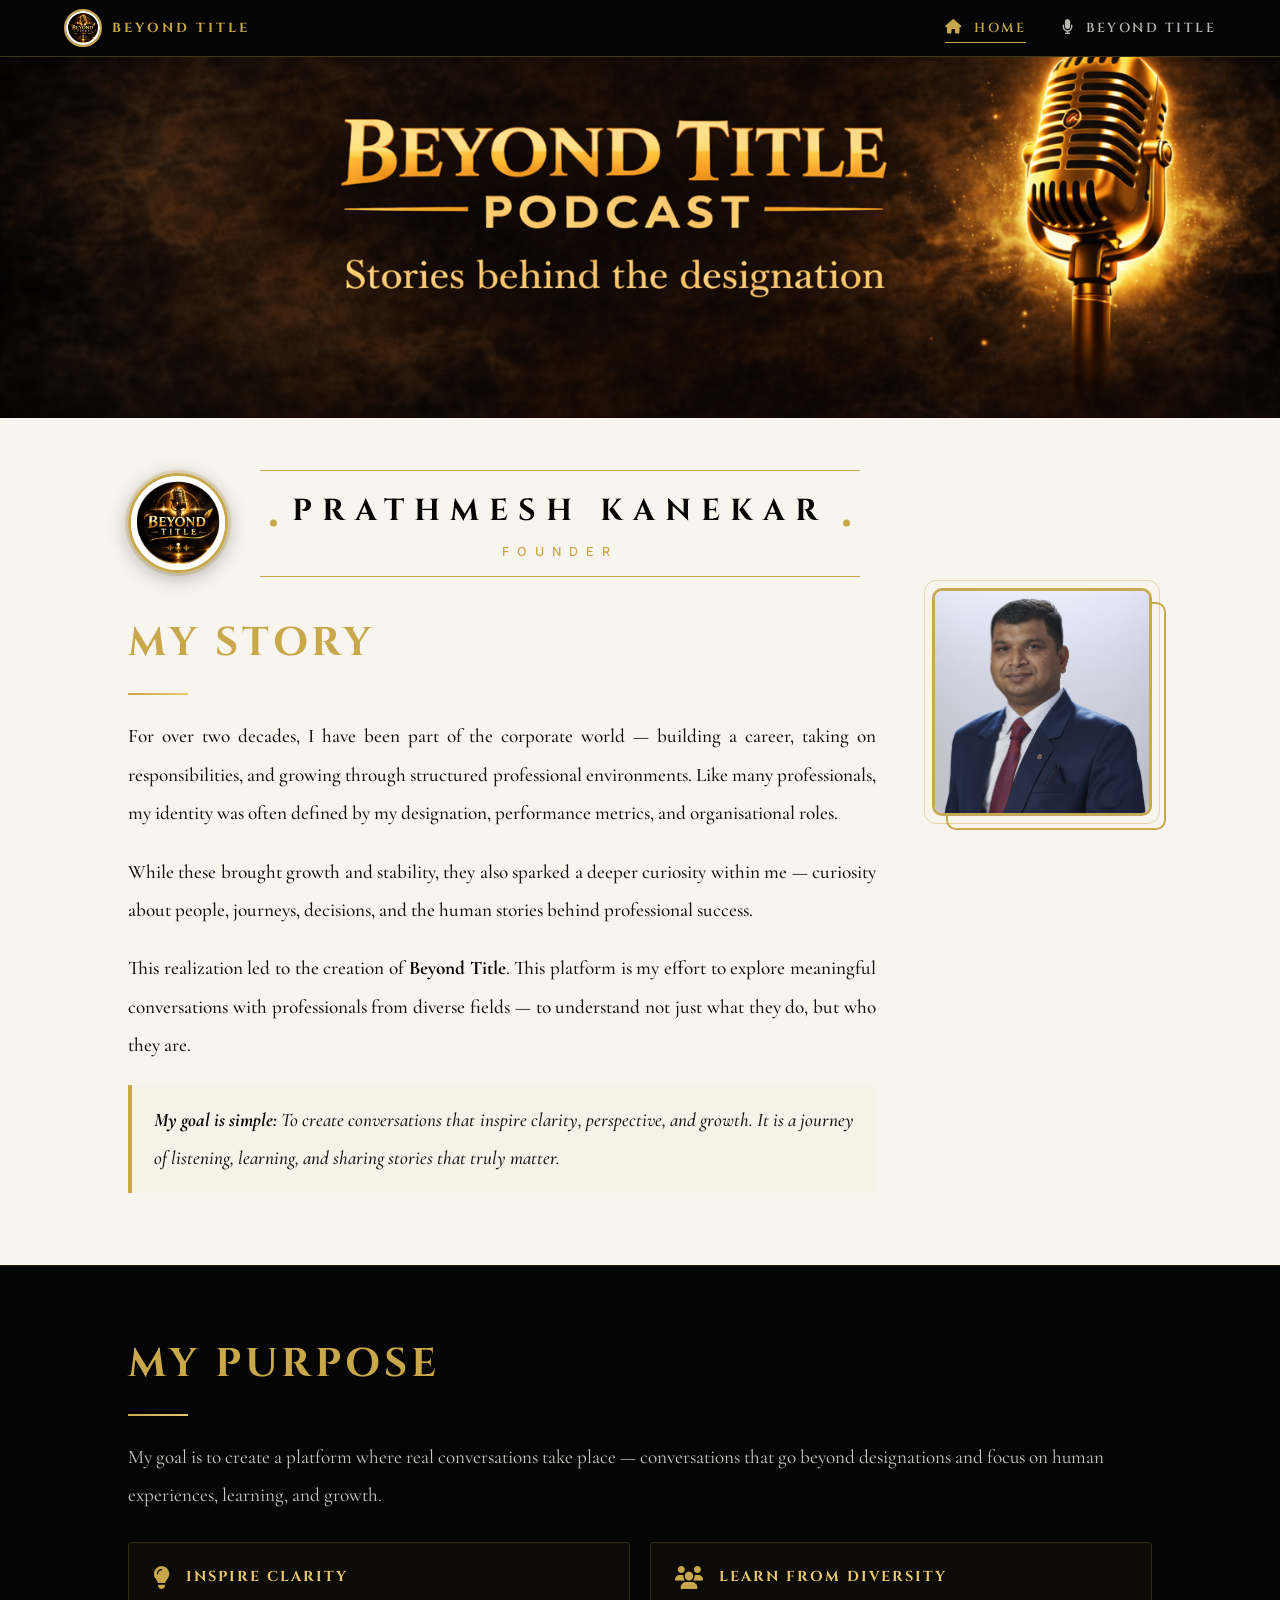
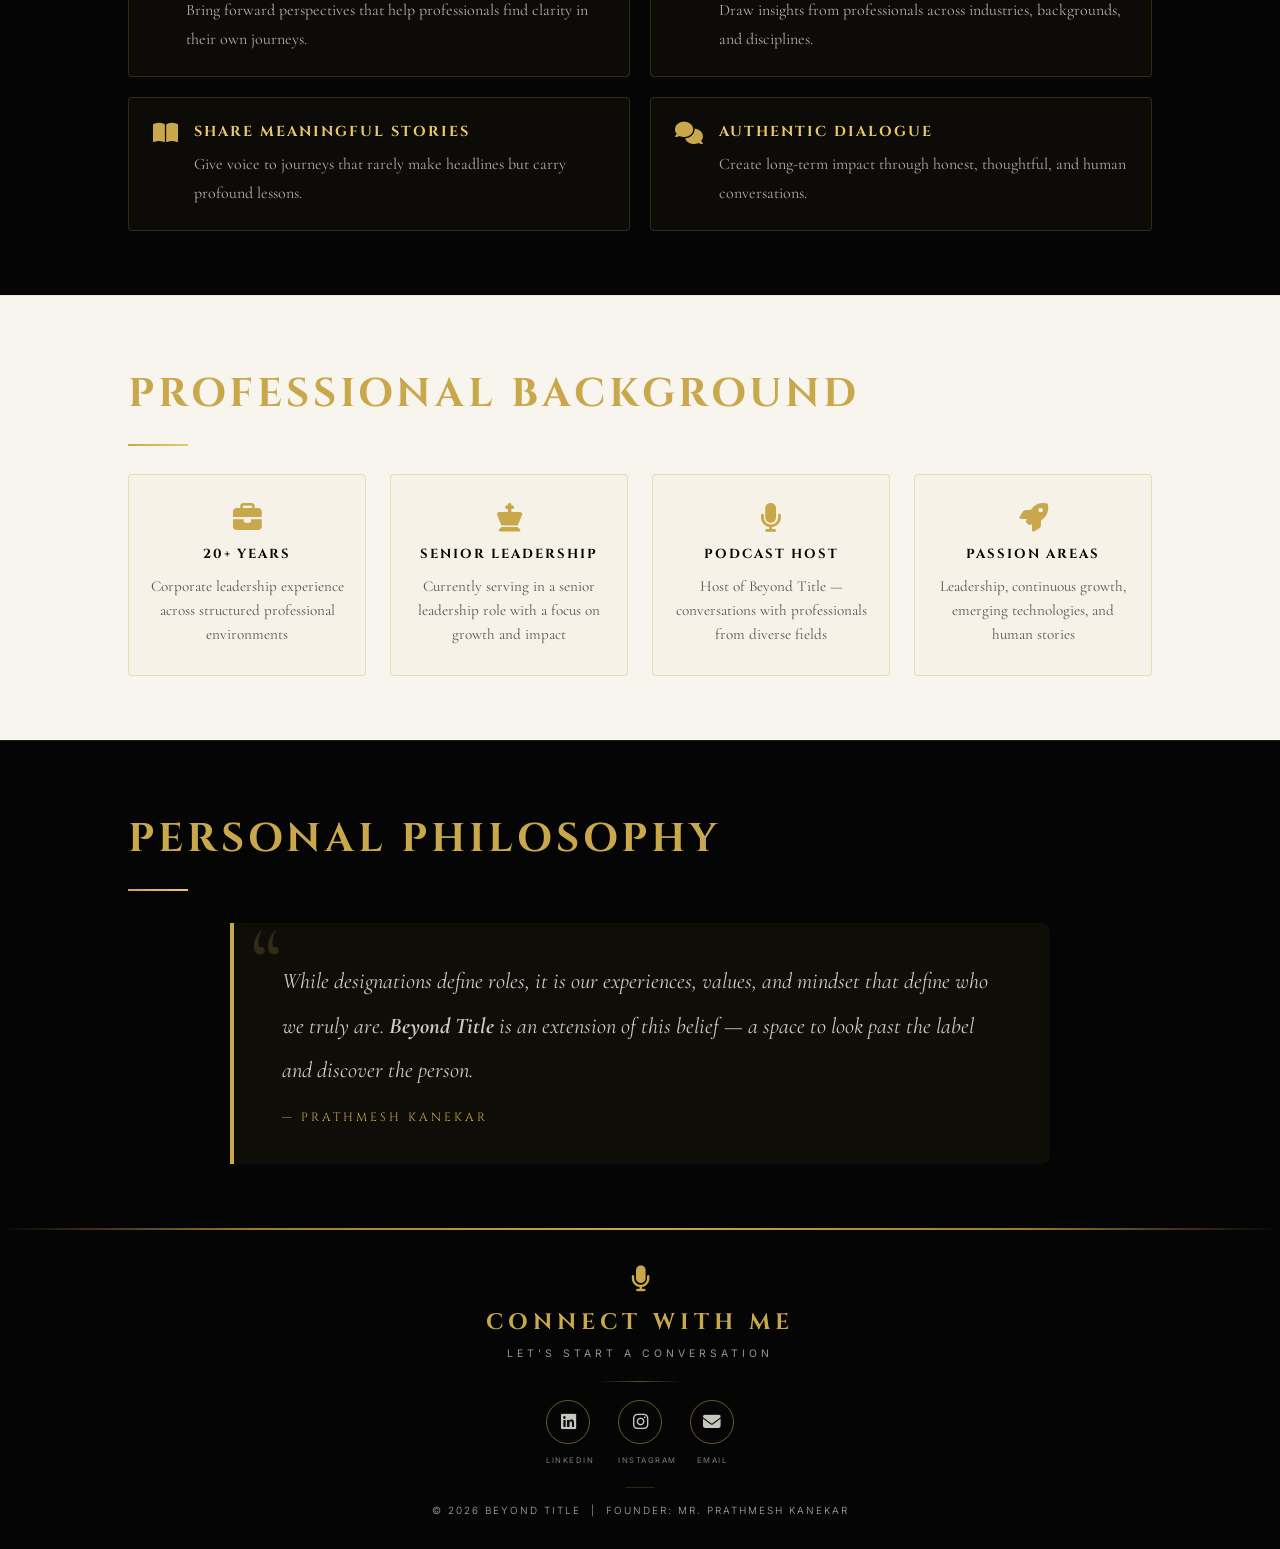
==== index.html @ 8c04ebf5 "Add files via upload" ====
<!DOCTYPE html>
<html lang="en">
<head>
<meta charset="UTF-8">
<meta name="viewport" content="width=device-width, initial-scale=1.0">
<title>Prathmesh Kanekar | Beyond Title</title>
<link rel="stylesheet" href="style.css">
<link href="https://fonts.googleapis.com/css2?family=Cinzel:wght@400;600;700;900&family=Cormorant+Garamond:ital,wght@0,300;0,400;0,600;1,300;1,400&family=Inter:wght@300;400;500;600&display=swap" rel="stylesheet">
<link rel="stylesheet" href="https://cdnjs.cloudflare.com/ajax/libs/font-awesome/6.4.2/css/all.min.css">
</head>
<body>
<div id="navTrigger" style="position:fixed;top:0;left:0;right:0;height:24px;z-index:1001;"></div>
<nav class="navbar" id="navbar">
  <div class="nav-container">
    <a href="index.html" class="nav-logo">
      <img src="Logo.png.png" alt="Beyond Title" class="nav-logo-img">
      <span class="nav-logo-text">BEYOND TITLE</span>
    </a>
    <div class="nav-toggle" id="navToggle"><span></span><span></span><span></span></div>
    <ul class="nav-links" id="navLinks">
      <li><a href="index.html" class="active"><i class="fas fa-home"></i> HOME</a></li>
      <li><a href="podcast.html"><i class="fas fa-microphone"></i> BEYOND TITLE</a></li>
    </ul>
  </div>
</nav>

<div class="hero-section" id="heroSection">
  <img src="Banner.png.png" alt="Beyond Title Podcast Banner" class="hero-banner-img">
</div>
<div class="below-hero-name"></div>

<main class="content-wrapper">
  <section class="story-grid">
    <div class="story-text">
      <div class="founder-name-block">
        <img src="Logo.png.png" alt="Logo" class="founder-logo">
        <span class="name-line"></span>
        <span class="founder-name-text">PRATHMESH KANEKAR<span class="founder-label">FOUNDER</span></span>
        <span class="name-line right"></span>
      </div>
      <h2 class="section-heading">MY STORY</h2>
      <hr class="gold-line">
      <p class="reveal">For over two decades, I have been part of the corporate world — building a career, taking on responsibilities, and growing through structured professional environments. Like many professionals, my identity was often defined by my designation, performance metrics, and organisational roles.</p>
      <p class="reveal">While these brought growth and stability, they also sparked a deeper curiosity within me — curiosity about people, journeys, decisions, and the human stories behind professional success.</p>
      <p class="reveal">This realization led to the creation of <strong>Beyond Title</strong>. This platform is my effort to explore meaningful conversations with professionals from diverse fields — to understand not just what they do, but who they are.</p>
      <p class="reveal highlight-para"><strong>My goal is simple:</strong> To create conversations that inspire clarity, perspective, and growth. It is a journey of listening, learning, and sharing stories that truly matter.</p>
    </div>
    <div class="story-image-box">
      <div class="profile-photo-wrapper">
        <img src="Personal_Photo.jpg.jpg" alt="Prathmesh Kanekar" class="profile-photo">
      </div>
    </div>
  </section>
</main>

<section class="full-section dark">
  <div class="full-section-inner">
    <h2 class="section-heading reveal">MY PURPOSE</h2>
    <hr class="gold-line reveal">
    <p class="reveal" style="font-size:clamp(1.05rem,1.5vw,1.25rem);line-height:2;margin-bottom:8px;">My goal is to create a platform where real conversations take place — conversations that go beyond designations and focus on human experiences, learning, and growth.</p>
    <div class="purpose-grid">
      <div class="purpose-item reveal"><i class="fas fa-lightbulb purpose-icon"></i><div><h4>INSPIRE CLARITY</h4><p>Bring forward perspectives that help professionals find clarity in their own journeys.</p></div></div>
      <div class="purpose-item reveal"><i class="fas fa-users purpose-icon"></i><div><h4>LEARN FROM DIVERSITY</h4><p>Draw insights from professionals across industries, backgrounds, and disciplines.</p></div></div>
      <div class="purpose-item reveal"><i class="fas fa-book-open purpose-icon"></i><div><h4>SHARE MEANINGFUL STORIES</h4><p>Give voice to journeys that rarely make headlines but carry profound lessons.</p></div></div>
      <div class="purpose-item reveal"><i class="fas fa-comments purpose-icon"></i><div><h4>AUTHENTIC DIALOGUE</h4><p>Create long-term impact through honest, thoughtful, and human conversations.</p></div></div>
    </div>
  </div>
</section>

<section class="full-section">
  <div class="full-section-inner">
    <h2 class="section-heading reveal">PROFESSIONAL BACKGROUND</h2>
    <hr class="gold-line reveal">
    <div class="bg-grid">
      <div class="bg-card reveal"><i class="fas fa-briefcase"></i><h4>20+ YEARS</h4><p>Corporate leadership experience across structured professional environments</p></div>
      <div class="bg-card reveal"><i class="fas fa-chess-king"></i><h4>SENIOR LEADERSHIP</h4><p>Currently serving in a senior leadership role with a focus on growth and impact</p></div>
      <div class="bg-card reveal"><i class="fas fa-microphone"></i><h4>PODCAST HOST</h4><p>Host of Beyond Title — conversations with professionals from diverse fields</p></div>
      <div class="bg-card reveal"><i class="fas fa-rocket"></i><h4>PASSION AREAS</h4><p>Leadership, continuous growth, emerging technologies, and human stories</p></div>
    </div>
  </div>
</section>

<section class="full-section dark">
  <div class="full-section-inner">
    <h2 class="section-heading reveal">PERSONAL PHILOSOPHY</h2>
    <hr class="gold-line reveal">
    <div class="philosophy-quote reveal">
      <p>While designations define roles, it is our experiences, values, and mindset that define who we truly are. <strong>Beyond Title</strong> is an extension of this belief — a space to look past the label and discover the person.</p>
      <cite>— PRATHMESH KANEKAR</cite>
    </div>
  </div>
</section>

<footer class="footer-section">
  <div class="footer-content">
    <i class="fas fa-microphone footer-mic"></i>
    <h2 class="footer-title">CONNECT WITH ME</h2>
    <p class="footer-subtitle">LET'S START A CONVERSATION</p>
    <div class="footer-rule"></div>
    <div class="social-icons">
      <a href="https://www.linkedin.com/company/beyondtitlewithprathmesh/" target="_blank"><i class="fab fa-linkedin"></i></a>
      <a href="https://www.instagram.com/beyondtitlewithprathmesh/" target="_blank"><i class="fab fa-instagram"></i></a>
      <a href="mailto:prathmesh@prathmeshkanekar.com"><i class="fas fa-envelope"></i></a>
    </div>
    <div class="social-label"><span>LINKEDIN</span><span>INSTAGRAM</span><span>EMAIL</span></div>
    <div class="footer-divider"></div>
    <p class="copyright">&copy; 2026 BEYOND TITLE &nbsp;|&nbsp; FOUNDER: MR. PRATHMESH KANEKAR</p>
  </div>
</footer>

<script>
var navbar=document.getElementById('navbar'),trigger=document.getElementById('navTrigger'),hero=document.getElementById('heroSection'),timer;
function showNav(){clearTimeout(timer);navbar.classList.add('visible');}
function hideNav(){timer=setTimeout(function(){navbar.classList.remove('visible');},400);}
trigger.addEventListener('mouseenter',showNav);trigger.addEventListener('mouseleave',hideNav);
navbar.addEventListener('mouseenter',showNav);navbar.addEventListener('mouseleave',hideNav);
hero.addEventListener('mouseenter',showNav);hero.addEventListener('mouseleave',hideNav);
function checkMobile(){if(window.innerWidth<=768)navbar.classList.add('visible');}
checkMobile();window.addEventListener('resize',checkMobile);
var toggle=document.getElementById('navToggle'),links=document.getElementById('navLinks');
toggle.addEventListener('click',function(){toggle.classList.toggle('open');links.classList.toggle('open');});
links.querySelectorAll('a').forEach(function(a){a.addEventListener('click',function(){toggle.classList.remove('open');links.classList.remove('open');});});
var obs=new IntersectionObserver(function(entries){entries.forEach(function(e,i){if(e.isIntersecting){e.target.style.transitionDelay=(i*0.1)+'s';e.target.classList.add('visible');obs.unobserve(e.target);}});},{threshold:0.1});
document.querySelectorAll('.reveal').forEach(function(el){obs.observe(el);});
</script>
</body>
</html>
---- style.css ----
@import url('https://fonts.googleapis.com/css2?family=Cinzel:wght@400;600;700;900&family=Cormorant+Garamond:ital,wght@0,300;0,400;0,600;1,300;1,400&family=Inter:wght@300;400;500;600&display=swap');
:root{--gold:#c9a84c;--gold-light:#e8c96d;--gold-dark:#a07830;--black:#050505;--white:#f8f5ef;--grey:#888;--transition:0.4s cubic-bezier(0.25,0.46,0.45,0.94);}
*,*::before,*::after{margin:0;padding:0;box-sizing:border-box;}
html{scroll-behavior:smooth;}
body{font-family:'Cormorant Garamond',Georgia,serif;background-color:var(--white);color:var(--black);line-height:1.7;overflow-x:hidden;}
::-webkit-scrollbar{width:5px;}
::-webkit-scrollbar-track{background:var(--black);}
::-webkit-scrollbar-thumb{background:var(--gold);border-radius:10px;}
@keyframes fadeUp{from{opacity:0;transform:translateY(30px)}to{opacity:1;transform:translateY(0)}}
@keyframes fadeIn{from{opacity:0}to{opacity:1}}
@keyframes slideInLeft{from{opacity:0;transform:translateX(-40px)}to{opacity:1;transform:translateX(0)}}
@keyframes slideInRight{from{opacity:0;transform:translateX(40px)}to{opacity:1;transform:translateX(0)}}
@keyframes lineExpand{from{width:0}to{width:60px}}
@keyframes shimmer{0%{background-position:-200% center}100%{background-position:200% center}}
@keyframes float{0%,100%{transform:translateY(0)}50%{transform:translateY(-10px)}}
.navbar{background:var(--black);padding:0 5%;border-bottom:1px solid rgba(201,168,76,0.3);position:fixed;top:0;left:0;right:0;z-index:1000;transform:translateY(-100%);transition:transform 0.35s cubic-bezier(0.25,0.46,0.45,0.94);}
.navbar.visible{transform:translateY(0);}
.nav-container{display:flex;justify-content:space-between;align-items:center;max-width:1400px;margin:auto;height:56px;}
.nav-logo{display:flex;align-items:center;gap:10px;text-decoration:none;flex-shrink:0;}
.nav-logo-img{width:38px;height:38px;border-radius:50%;border:2px solid var(--gold);object-fit:cover;}
.nav-logo-text{font-family:'Cinzel',serif;font-size:0.82rem;font-weight:700;letter-spacing:3px;color:var(--gold);}
.nav-links{list-style:none;display:flex;gap:36px;align-items:center;}
.nav-links a{color:rgba(248,245,239,0.75);text-decoration:none;font-family:'Cinzel',serif;font-size:0.82rem;font-weight:600;letter-spacing:2.5px;transition:var(--transition);position:relative;padding:4px 0;}
.nav-links a i{font-size:0.9rem;margin-right:5px;}
.nav-links a::after{content:'';position:absolute;bottom:-2px;left:0;width:0;height:1px;background:var(--gold);transition:var(--transition);}
.nav-links a:hover,.nav-links a.active{color:var(--gold)!important;}
.nav-links a:hover::after,.nav-links a.active::after{width:100%;}
.nav-toggle{display:none;flex-direction:column;cursor:pointer;gap:5px;padding:5px;}
.nav-toggle span{display:block;width:25px;height:2px;background:var(--gold);border-radius:2px;transition:var(--transition);}
.nav-toggle.open span:nth-child(1){transform:rotate(45deg) translate(5px,5px);}
.nav-toggle.open span:nth-child(2){opacity:0;}
.nav-toggle.open span:nth-child(3){transform:rotate(-45deg) translate(5px,-5px);}
.hero-section{position:relative;width:100%;line-height:0;font-size:0;background:var(--black);}
.hero-banner-img{width:100%;height:auto;display:block;}
.below-hero-name{background:var(--white);padding:0;}
.content-wrapper{padding:clamp(32px,4vw,56px) clamp(5%,10%,12%);}
.story-grid{display:grid;grid-template-columns:1.3fr 1fr;align-items:start;gap:56px;max-width:1200px;margin:auto;}
.story-text{grid-column:1;grid-row:1;animation:slideInLeft 0.9s ease 0.2s both;}
.story-image-box{grid-column:2;grid-row:1;display:flex;justify-content:center;align-items:flex-start;padding-top:118px;animation:slideInRight 0.9s ease 0.4s both;}
.founder-name-block{width:100%;margin:0 0 32px 0;display:flex;align-items:center;gap:16px;}
.founder-logo{width:100px;height:100px;border-radius:50%;border:3px solid var(--gold);object-fit:cover;display:block;flex-shrink:0;box-shadow:0 4px 20px rgba(0,0,0,0.3),0 0 0 3px rgba(201,168,76,0.25);}
.founder-name-block .name-line{height:1px;flex:1;background:linear-gradient(to right,transparent,rgba(201,168,76,0.5));}
.founder-name-block .name-line.right{background:linear-gradient(to left,transparent,rgba(201,168,76,0.5));}
.founder-name-text{font-family:'Cinzel',serif;font-size:clamp(1.2rem,2.8vw,1.9rem);font-weight:700;letter-spacing:10px;color:var(--black);position:relative;padding:14px 32px;border-top:1px solid var(--gold);border-bottom:1px solid var(--gold);display:flex;flex-direction:column;align-items:center;gap:5px;text-align:center;white-space:nowrap;}
.founder-name-text::before,.founder-name-text::after{content:'';position:absolute;width:7px;height:7px;background:var(--gold);border-radius:50%;top:50%;transform:translateY(-50%);}
.founder-name-text::before{left:10px;}
.founder-name-text::after{right:10px;}
.founder-label{font-family:'Inter',sans-serif;font-size:0.78rem;font-weight:500;letter-spacing:8px;color:var(--gold);text-transform:uppercase;}
.section-heading{font-family:'Cinzel',serif;color:var(--gold);font-size:clamp(1.6rem,3.5vw,2.5rem);font-weight:700;letter-spacing:4px;}
.gold-line{width:60px;height:2px;background:linear-gradient(to right,var(--gold),var(--gold-light));border:none;margin:16px 0 22px;animation:lineExpand 0.8s ease 0.6s both;}
.story-text p{margin-bottom:20px;font-size:clamp(1.05rem,1.5vw,1.28rem);font-weight:500;text-align:justify;color:#111;line-height:2;}
.story-text p strong{font-weight:700;color:#000;}
.highlight-para{font-size:clamp(1.05rem,1.5vw,1.28rem);font-style:italic;color:#000;border-left:4px solid var(--gold);padding:16px 22px;margin-top:20px;line-height:2;display:block;background:rgba(201,168,76,0.04);border-radius:0 4px 4px 0;}
.profile-photo-wrapper{position:relative;display:inline-block;}
.profile-photo-wrapper::before{content:'';position:absolute;inset:-8px;border:1px solid rgba(201,168,76,0.4);border-radius:12px;pointer-events:none;z-index:0;}
.profile-photo-wrapper::after{content:'';position:absolute;bottom:-14px;right:-14px;width:100%;height:100%;border:2px solid var(--gold);border-radius:10px;z-index:-1;transition:var(--transition);}
.profile-photo-wrapper:hover::after{bottom:-8px;right:-8px;}
.profile-photo{width:100%;max-width:340px;border-radius:10px;border:3px solid var(--gold);display:block;position:relative;z-index:1;transition:var(--transition);filter:grayscale(10%);}
.profile-photo:hover{transform:scale(1.02);filter:grayscale(0%);box-shadow:0 16px 50px rgba(201,168,76,0.2);}
.full-section{padding:clamp(40px,5vw,64px) clamp(5%,10%,12%);border-top:1px solid rgba(201,168,76,0.15);}
.full-section.dark{background:var(--black);color:var(--white);}
.full-section.dark .section-heading{color:var(--gold);}
.full-section.dark p,.full-section.dark li{color:rgba(248,245,239,0.82);}
.full-section-inner{max-width:1200px;margin:auto;}
.purpose-grid{display:grid;grid-template-columns:1fr 1fr;gap:20px;margin-top:28px;}
.purpose-item{display:flex;align-items:flex-start;gap:16px;padding:22px 24px;border:1px solid rgba(201,168,76,0.25);border-radius:4px;background:rgba(201,168,76,0.03);transition:var(--transition);}
.purpose-item:hover{border-color:var(--gold);background:rgba(201,168,76,0.07);transform:translateY(-3px);}
.purpose-icon{font-size:1.4rem;color:var(--gold);flex-shrink:0;margin-top:2px;}
.purpose-item h4{font-family:'Cinzel',serif;font-size:0.9rem;letter-spacing:2px;color:var(--black);margin-bottom:6px;}
.full-section.dark .purpose-item h4{color:var(--gold-light);}
.purpose-item p{font-size:1rem;color:#444;line-height:1.8;margin:0;}
.full-section.dark .purpose-item p{color:rgba(248,245,239,0.7);}
.full-section.dark .purpose-item{border-color:rgba(201,168,76,0.2);background:rgba(201,168,76,0.04);}
.full-section.dark .purpose-item:hover{border-color:var(--gold);background:rgba(201,168,76,0.1);}
.bg-grid{display:grid;grid-template-columns:repeat(4,1fr);gap:24px;margin-top:28px;}
.bg-card{text-align:center;padding:28px 16px;border:1px solid rgba(201,168,76,0.3);border-radius:4px;background:rgba(201,168,76,0.04);transition:var(--transition);}
.bg-card:hover{border-color:var(--gold);transform:translateY(-4px);box-shadow:0 12px 32px rgba(201,168,76,0.12);}
.bg-card i{font-size:1.8rem;color:var(--gold);margin-bottom:12px;display:block;}
.bg-card h4{font-family:'Cinzel',serif;font-size:0.82rem;letter-spacing:2px;color:var(--black);margin-bottom:8px;}
.bg-card p{font-size:0.95rem;color:#555;line-height:1.6;margin:0;}
.philosophy-quote{max-width:820px;margin:32px auto 0;padding:36px 48px;border-left:4px solid var(--gold);background:rgba(201,168,76,0.05);border-radius:0 8px 8px 0;position:relative;}
.philosophy-quote::before{content:'\201C';font-family:'Cormorant Garamond',serif;font-size:6rem;color:rgba(201,168,76,0.2);position:absolute;top:-10px;left:16px;line-height:1;}
.philosophy-quote p{font-size:clamp(1.1rem,1.8vw,1.4rem);font-style:italic;color:#222;line-height:2;position:relative;z-index:1;}
.philosophy-quote cite{display:block;margin-top:14px;font-family:'Cinzel',serif;font-size:0.75rem;letter-spacing:3px;color:var(--gold);font-style:normal;}
.what-discover{padding:clamp(40px,5vw,60px) clamp(5%,10%,12%);background:var(--black);border-top:1px solid rgba(201,168,76,0.15);}
.what-discover-inner{max-width:1100px;margin:auto;}
.discover-grid{display:grid;grid-template-columns:repeat(3,1fr);gap:20px;margin-top:32px;}
.discover-card{padding:28px 24px;border:1px solid rgba(201,168,76,0.2);border-radius:4px;background:rgba(201,168,76,0.04);transition:var(--transition);text-align:center;}
.discover-card:hover{border-color:var(--gold);background:rgba(201,168,76,0.1);transform:translateY(-4px);}
.discover-card i{font-size:1.6rem;color:var(--gold);margin-bottom:12px;display:block;}
.discover-card h4{font-family:'Cinzel',serif;font-size:0.82rem;letter-spacing:2px;color:var(--gold-light);margin-bottom:8px;}
.discover-card p{font-size:0.95rem;color:rgba(248,245,239,0.65);line-height:1.7;margin:0;}
.guests-section{padding:clamp(40px,5vw,60px) clamp(5%,10%,12%);}
.guests-inner{max-width:1100px;margin:auto;}
.guests-grid{display:flex;flex-wrap:wrap;justify-content:center;gap:16px;margin-top:28px;}
.guest-chip{display:flex;align-items:center;gap:10px;padding:14px 24px;border:1px solid rgba(201,168,76,0.35);border-radius:40px;font-family:'Inter',sans-serif;font-size:0.82rem;letter-spacing:2px;color:#444;text-transform:uppercase;transition:var(--transition);}
.guest-chip:hover{border-color:var(--gold);color:var(--gold);background:rgba(201,168,76,0.06);transform:translateY(-2px);}
.guest-chip i{color:var(--gold);font-size:1rem;}
.be-guest-section{padding:clamp(40px,5vw,60px) clamp(5%,10%,12%);background:linear-gradient(135deg,#0d0d0d,#1a1200);text-align:center;}
.be-guest-inner{max-width:680px;margin:auto;}
.be-guest-inner p{font-size:clamp(1rem,1.6vw,1.2rem);color:rgba(248,245,239,0.75);line-height:1.9;margin:20px 0 36px;}
.guest-btn-row{display:flex;justify-content:center;gap:16px;flex-wrap:wrap;}
.btn-gold{display:inline-flex;align-items:center;gap:8px;padding:13px 32px;background:var(--gold);color:var(--black);font-family:'Cinzel',serif;font-size:0.78rem;font-weight:700;letter-spacing:3px;border:none;cursor:pointer;transition:var(--transition);border-radius:2px;text-decoration:none;}
.btn-gold:hover{background:var(--gold-light);box-shadow:0 8px 24px rgba(201,168,76,0.4);transform:translateY(-2px);}
.btn-outline{display:inline-flex;align-items:center;gap:8px;padding:13px 32px;background:transparent;color:var(--gold);font-family:'Cinzel',serif;font-size:0.78rem;font-weight:600;letter-spacing:3px;border:1px solid var(--gold);cursor:pointer;transition:var(--transition);border-radius:2px;text-decoration:none;}
.btn-outline:hover{background:rgba(201,168,76,0.1);transform:translateY(-2px);}
.coming-soon-section{text-align:center;padding:clamp(50px,7vw,80px) clamp(5%,10%,15%);position:relative;}
.coming-soon-label{font-family:'Inter',sans-serif;font-size:0.75rem;letter-spacing:6px;color:var(--gold);text-transform:uppercase;margin-bottom:20px;animation:fadeUp 0.8s ease 0.2s both;}
.coming-soon-title{font-family:'Cinzel',serif;font-size:clamp(2rem,5.5vw,4rem);font-weight:900;color:var(--black);letter-spacing:6px;line-height:1.1;animation:fadeUp 0.8s ease 0.35s both;}
.coming-soon-title span{display:block;background:linear-gradient(120deg,var(--gold-dark),var(--gold),var(--gold-light),var(--gold));background-size:200% auto;-webkit-background-clip:text;-webkit-text-fill-color:transparent;background-clip:text;animation:shimmer 3s linear infinite;}
.coming-soon-desc{font-size:clamp(1rem,1.8vw,1.2rem);color:#555;max-width:540px;margin:24px auto 44px;font-weight:300;line-height:1.9;animation:fadeUp 0.8s ease 0.5s both;}
.coming-soon-box{max-width:660px;margin:0 auto;padding:44px 52px;border:1px solid rgba(201,168,76,0.4);border-radius:4px;background:linear-gradient(135deg,#faf8f3,#fdf9f0);position:relative;animation:fadeUp 0.9s ease 0.6s both;transition:var(--transition);}
.coming-soon-box:hover{border-color:var(--gold);box-shadow:0 16px 50px rgba(201,168,76,0.12);transform:translateY(-3px);}
.coming-soon-box::before,.coming-soon-box::after{content:'';position:absolute;width:18px;height:18px;border-color:var(--gold);border-style:solid;}
.coming-soon-box::before{top:10px;left:10px;border-width:1px 0 0 1px;}
.coming-soon-box::after{bottom:10px;right:10px;border-width:0 1px 1px 0;}
.mic-icon-large{font-size:3rem;color:var(--gold);margin-bottom:16px;display:block;animation:float 3s ease-in-out infinite;}
.coming-soon-box p{font-size:1.05rem;color:#444;font-weight:300;line-height:1.8;}
.notify-btn{display:inline-flex;align-items:center;gap:10px;margin-top:36px;padding:13px 36px;background:transparent;border:1px solid var(--gold);color:var(--black);font-family:'Cinzel',serif;font-size:0.78rem;font-weight:600;letter-spacing:3px;cursor:pointer;transition:var(--transition);position:relative;overflow:hidden;animation:fadeUp 0.8s ease 0.8s both;}
.notify-btn::before{content:'';position:absolute;inset:0;background:var(--gold);transform:scaleX(0);transform-origin:left;transition:transform 0.4s ease;z-index:-1;}
.notify-btn:hover{color:var(--black);}
.notify-btn:hover::before{transform:scaleX(1);}
.video-section{max-width:820px;margin:52px auto 0;animation:fadeUp 0.9s ease 0.7s both;}
.video-section-label{font-family:'Inter',sans-serif;font-size:0.7rem;letter-spacing:5px;color:var(--gold);text-transform:uppercase;margin-bottom:14px;text-align:center;}
.video-wrapper{position:relative;padding-bottom:56.25%;height:0;overflow:hidden;border-radius:6px;border:1px solid rgba(201,168,76,0.35);transition:var(--transition);}
.video-wrapper:hover{border-color:var(--gold);}
.video-wrapper iframe,.video-wrapper video{position:absolute;top:0;left:0;width:100%;height:100%;border:none;}
.video-placeholder{position:absolute;inset:0;display:flex;flex-direction:column;align-items:center;justify-content:center;background:linear-gradient(135deg,#1a1a1a,#0d0d0d);color:rgba(248,245,239,0.45);gap:14px;}
.video-placeholder i{font-size:3rem;color:rgba(201,168,76,0.4);}
.video-placeholder p{font-family:'Inter',sans-serif;font-size:0.75rem;letter-spacing:3px;text-transform:uppercase;}
.modal-overlay{display:none;position:fixed;inset:0;background:rgba(5,5,5,0.88);z-index:9999;align-items:center;justify-content:center;backdrop-filter:blur(6px);}
.modal-overlay.active{display:flex;animation:fadeIn 0.3s ease;}
.modal-box{background:var(--white);border:1px solid rgba(201,168,76,0.5);border-radius:6px;padding:40px 40px 36px;max-width:500px;width:92%;text-align:center;position:relative;animation:fadeUp 0.4s ease both;}
.modal-box::before,.modal-box::after{content:'';position:absolute;width:20px;height:20px;border-color:var(--gold);border-style:solid;}
.modal-box::before{top:12px;left:12px;border-width:1px 0 0 1px;}
.modal-box::after{bottom:12px;right:12px;border-width:0 1px 1px 0;}
.modal-close{position:absolute;top:12px;right:16px;font-size:1.3rem;color:var(--grey);cursor:pointer;transition:var(--transition);background:none;border:none;line-height:1;}
.modal-close:hover{color:var(--gold);}
.modal-icon{font-size:2.5rem;color:var(--gold);margin-bottom:12px;display:block;animation:float 3s ease-in-out infinite;}
.modal-box h3{font-family:'Cinzel',serif;font-size:1.25rem;font-weight:700;letter-spacing:3px;color:var(--black);margin-bottom:8px;}
.modal-box>p{font-size:0.92rem;color:#555;font-weight:300;margin-bottom:20px;line-height:1.7;}
.modal-form{display:grid;grid-template-columns:1fr 1fr;gap:10px;}
.modal-input{padding:11px 14px;border:1px solid rgba(201,168,76,0.4);border-radius:3px;font-family:'Cormorant Garamond',serif;font-size:1rem;background:#fdf9f0;color:var(--black);outline:none;transition:var(--transition);width:100%;}
.modal-input:focus{border-color:var(--gold);box-shadow:0 0 0 3px rgba(201,168,76,0.1);}
.modal-input.full{grid-column:1/-1;}
.modal-submit{grid-column:1/-1;padding:12px 28px;background:var(--gold);border:none;color:var(--black);font-family:'Cinzel',serif;font-size:0.78rem;font-weight:700;letter-spacing:3px;cursor:pointer;transition:var(--transition);border-radius:3px;margin-top:4px;}
.modal-submit:hover{background:var(--gold-light);transform:translateY(-2px);}
.modal-success{display:none;flex-direction:column;align-items:center;gap:12px;padding:16px 0 8px;}
.modal-success i{font-size:2.8rem;color:var(--gold);}
.modal-success p{font-size:1rem;color:#333;font-weight:400;}
.footer-section{background:var(--black);color:var(--white);text-align:center;position:relative;overflow:hidden;}
.footer-section::before{content:'';display:block;height:2px;background:linear-gradient(to right,transparent 0%,var(--gold-dark) 20%,var(--gold) 50%,var(--gold-dark) 80%,transparent 100%);}
.footer-content{position:relative;z-index:1;max-width:600px;margin:auto;padding:36px 20px 30px;}
.footer-mic{font-size:1.6rem;color:#c9a84c;display:block;margin-bottom:12px;animation:float 4s ease-in-out infinite;}
.footer-title{font-family:'Cinzel',serif;letter-spacing:5px;margin-bottom:4px;font-size:clamp(1rem,2.2vw,1.4rem);font-weight:700;color:#c9a84c;}
.footer-subtitle{font-size:0.65rem;color:rgba(248,245,239,0.6);letter-spacing:4px;font-family:'Inter',sans-serif;}
.footer-rule{width:80px;height:1px;background:linear-gradient(to right,transparent,rgba(201,168,76,0.45),transparent);margin:18px auto;}
.social-icons{display:flex;justify-content:center;gap:28px;margin-bottom:10px;}
.social-icons a{display:flex;align-items:center;justify-content:center;width:44px;height:44px;border:1px solid rgba(201,168,76,0.5);border-radius:50%;color:rgba(248,245,239,0.8);transition:var(--transition);text-decoration:none;position:relative;overflow:hidden;}
.social-icons a::before{content:'';position:absolute;inset:0;border-radius:50%;background:rgba(201,168,76,0.1);transform:scale(0);transition:transform 0.3s ease;}
.social-icons a:hover::before{transform:scale(1);}
.social-icons a i{font-size:1.1rem;position:relative;z-index:1;}
.social-icons a:hover{border-color:var(--gold);color:var(--gold);transform:translateY(-4px);box-shadow:0 8px 24px rgba(201,168,76,0.25);}
.social-label{display:flex;justify-content:center;gap:28px;margin-bottom:20px;}
.social-label span{width:44px;text-align:center;font-family:'Inter',sans-serif;font-size:0.48rem;letter-spacing:1.5px;color:rgba(248,245,239,0.5);text-transform:uppercase;display:block;}
.footer-divider{width:30px;height:1px;background:rgba(201,168,76,0.2);margin:0 auto 14px;}
.copyright{font-size:0.62rem;letter-spacing:2px;font-family:'Inter',sans-serif;font-weight:300;color:rgba(248,245,239,0.7);}
.reveal{opacity:0;transform:translateY(28px);transition:opacity 0.7s ease,transform 0.7s ease;}
.reveal.visible{opacity:1;transform:translateY(0);}
@media(max-width:900px){
  .story-grid{grid-template-columns:1fr;gap:32px;}
  .story-text{grid-column:1;grid-row:1;}
  .story-image-box{grid-column:1;grid-row:2;padding-top:0;justify-content:center;}
  .founder-name-text{font-size:1rem;letter-spacing:5px;white-space:normal;}
  .founder-logo{width:72px;height:72px;}
  .purpose-grid{grid-template-columns:1fr;}
  .bg-grid{grid-template-columns:repeat(2,1fr);}
  .discover-grid{grid-template-columns:repeat(2,1fr);}
  .modal-form{grid-template-columns:1fr;}
  .modal-input.full{grid-column:1;}
  .modal-submit{grid-column:1;}
}
@media(max-width:768px){
  .nav-container{justify-content:space-between;}
  .nav-toggle{display:flex;}
  .nav-links{display:none;flex-direction:column;position:fixed;top:56px;left:0;right:0;background:rgba(5,5,5,0.98);padding:16px 0;gap:0;border-bottom:1px solid rgba(201,168,76,0.3);z-index:999;}
  .nav-links.open{display:flex;}
  .nav-links li a{display:block;padding:13px 36px;font-size:0.85rem;border-bottom:1px solid rgba(201,168,76,0.08);}
  .philosophy-quote{padding:24px 28px;}
  .coming-soon-box{padding:32px 20px;}
  .guest-btn-row{flex-direction:column;align-items:center;}
}
@media(max-width:480px){
  .content-wrapper{padding:32px 6%;}
  .profile-photo{max-width:260px;}
  .bg-grid{grid-template-columns:1fr;}
  .discover-grid{grid-template-columns:1fr;}
  .social-icons{gap:20px;}
  .social-label{gap:20px;}
  .social-label span{width:36px;}
  .social-icons a{width:36px;height:36px;}
}
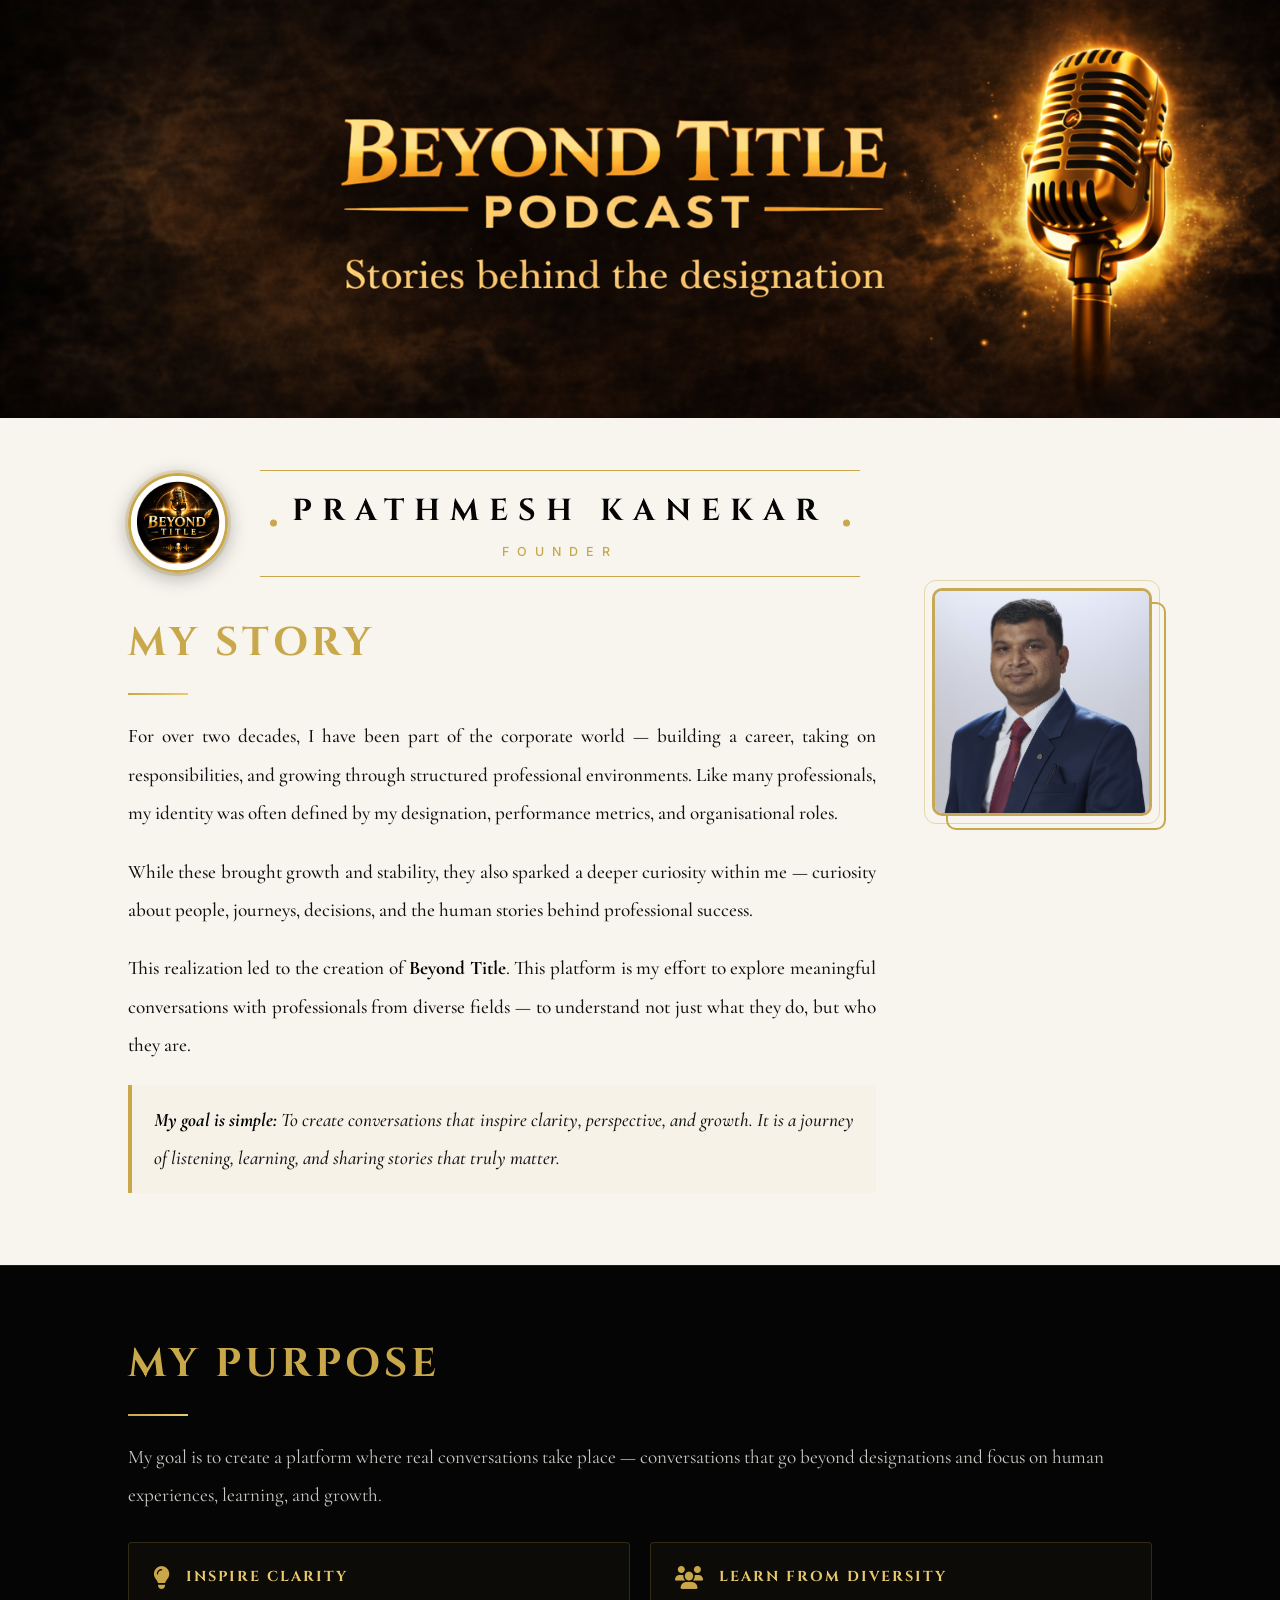
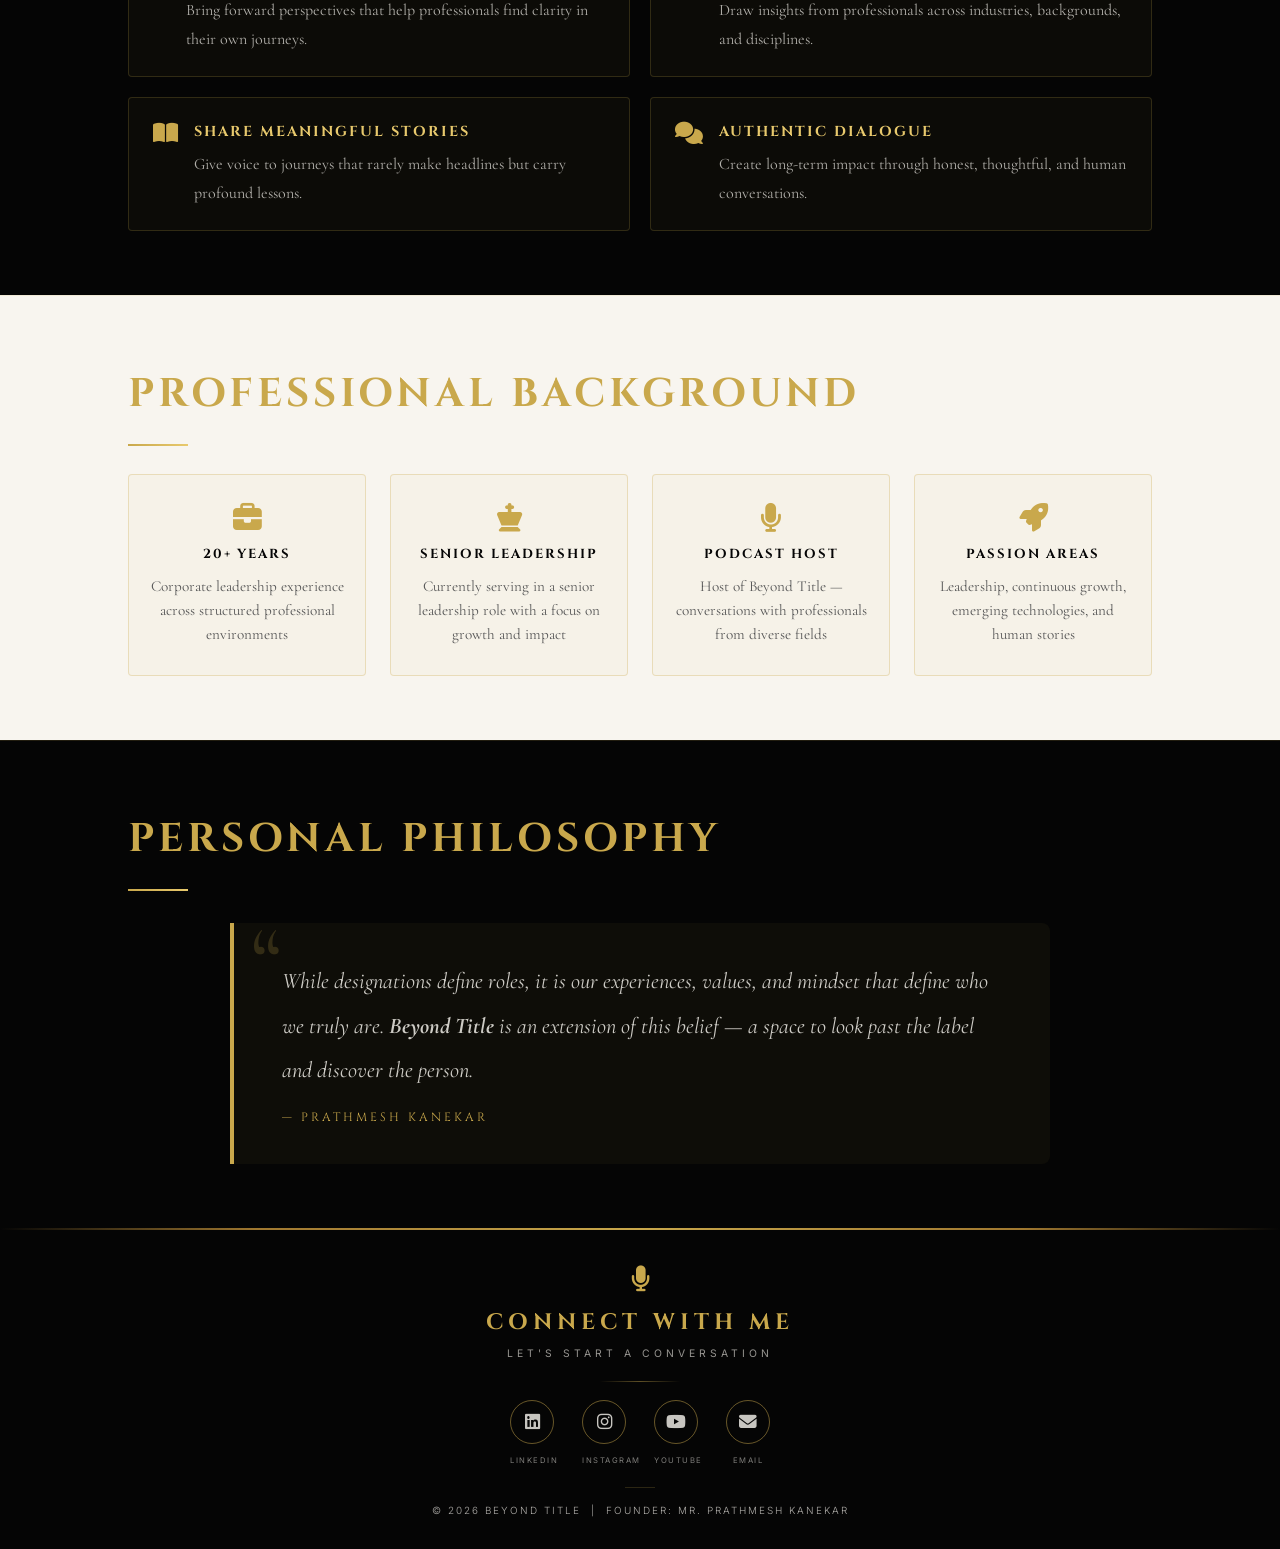
==== commit 4e405882: "Update index.html" ====
--- a/index.html
+++ b/index.html
@@ -100,9 +100,10 @@
     <div class="social-icons">
       <a href="https://www.linkedin.com/company/beyondtitlewithprathmesh/" target="_blank"><i class="fab fa-linkedin"></i></a>
       <a href="https://www.instagram.com/beyondtitlewithprathmesh/" target="_blank"><i class="fab fa-instagram"></i></a>
+      <a href="https://youtube.com/@beyondtitlewithprathmesh" target="_blank"><i class="fab fa-youtube"></i></a>
       <a href="mailto:prathmesh@prathmeshkanekar.com"><i class="fas fa-envelope"></i></a>
     </div>
-    <div class="social-label"><span>LINKEDIN</span><span>INSTAGRAM</span><span>EMAIL</span></div>
+    <div class="social-label"><span>LINKEDIN</span><span>INSTAGRAM</span><span>YOUTUBE</span><span>EMAIL</span></div>
     <div class="footer-divider"></div>
     <p class="copyright">&copy; 2026 BEYOND TITLE &nbsp;|&nbsp; FOUNDER: MR. PRATHMESH KANEKAR</p>
   </div>
@@ -111,11 +112,11 @@
 <script>
 var navbar=document.getElementById('navbar'),trigger=document.getElementById('navTrigger'),hero=document.getElementById('heroSection'),timer;
 function showNav(){clearTimeout(timer);navbar.classList.add('visible');}
-function hideNav(){timer=setTimeout(function(){navbar.classList.remove('visible');},400);}
+function hideNav(){timer=setTimeout(function(){navbar.classList.remove('visible');},80);}
 trigger.addEventListener('mouseenter',showNav);trigger.addEventListener('mouseleave',hideNav);
 navbar.addEventListener('mouseenter',showNav);navbar.addEventListener('mouseleave',hideNav);
 hero.addEventListener('mouseenter',showNav);hero.addEventListener('mouseleave',hideNav);
-function checkMobile(){if(window.innerWidth<=768)navbar.classList.add('visible');}
+function checkMobile(){if(window.innerWidth<=768){navbar.classList.add('visible');navbar.style.position='sticky';}else{navbar.style.position='fixed';}}
 checkMobile();window.addEventListener('resize',checkMobile);
 var toggle=document.getElementById('navToggle'),links=document.getElementById('navLinks');
 toggle.addEventListener('click',function(){toggle.classList.toggle('open');links.classList.toggle('open');});
@@ -124,4 +125,4 @@
 document.querySelectorAll('.reveal').forEach(function(el){obs.observe(el);});
 </script>
 </body>
-</html>+</html>
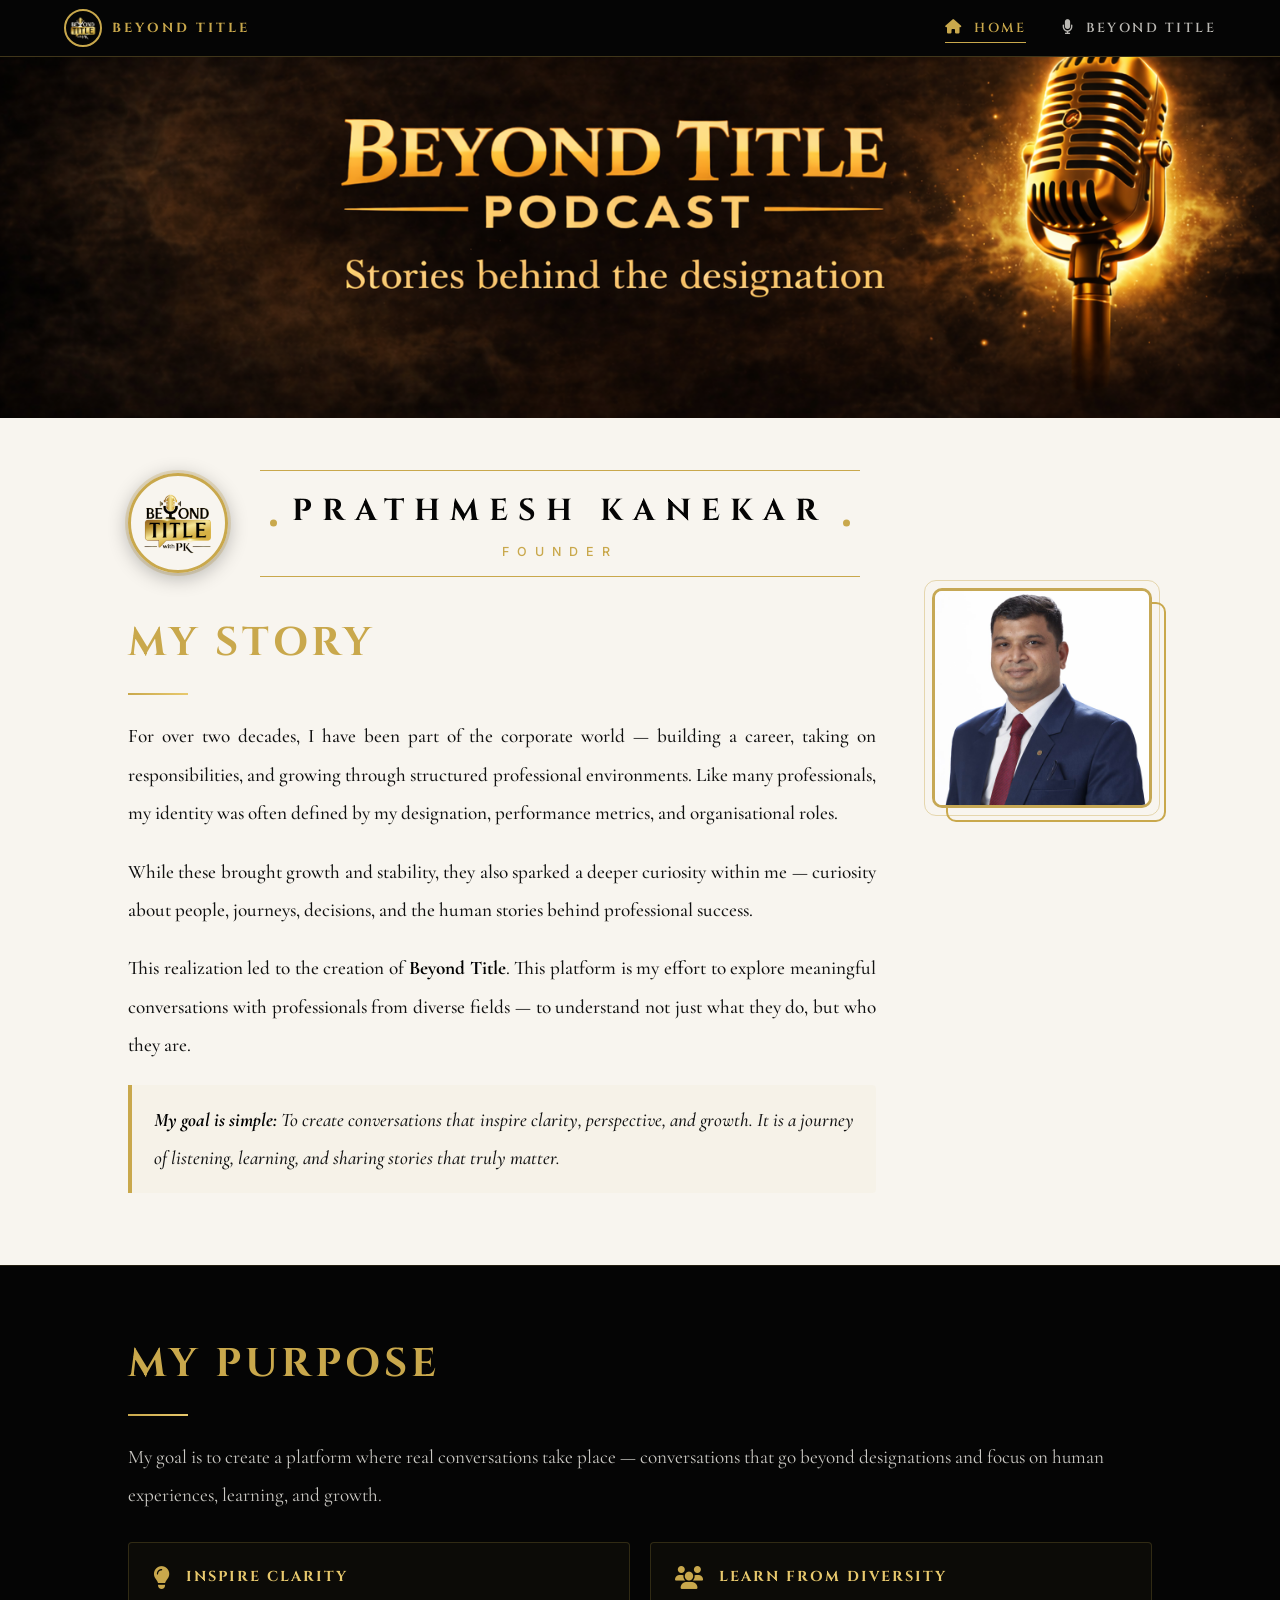
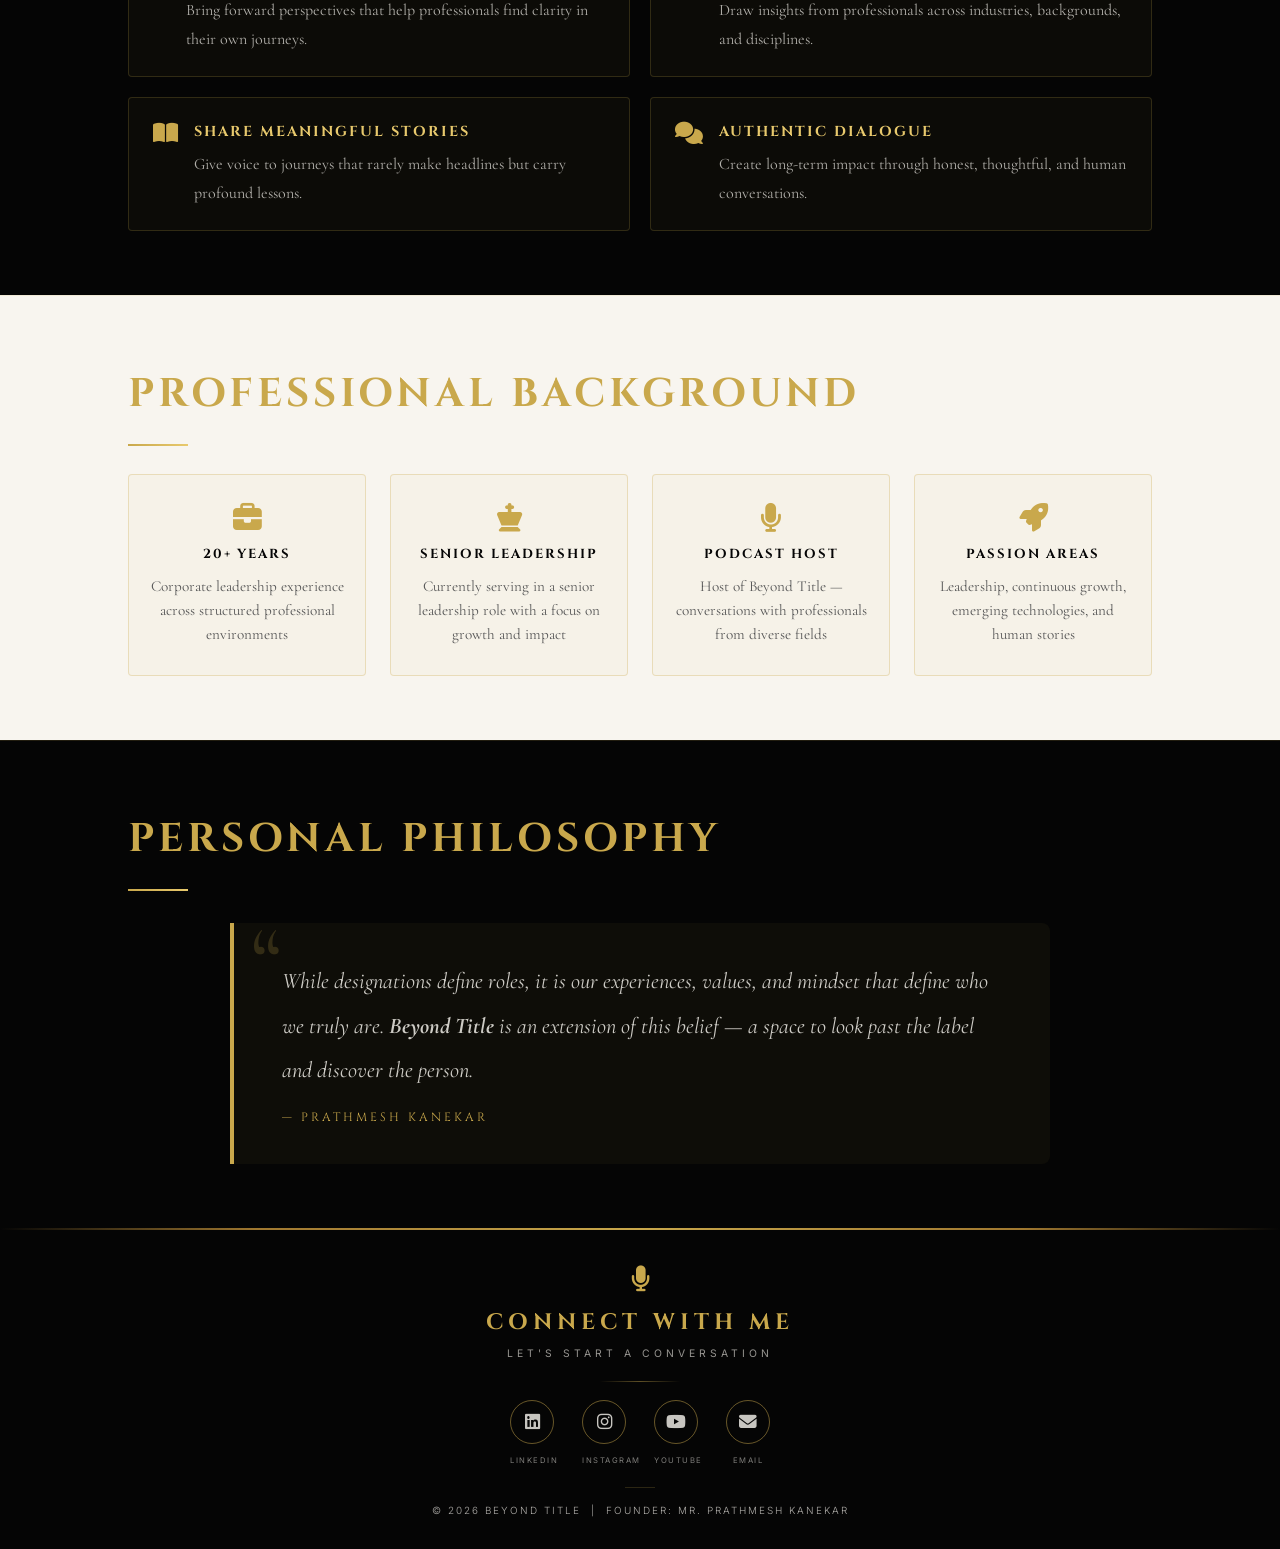
==== commit dc65c8c5: "Update index.html" ====
--- a/index.html
+++ b/index.html
@@ -4,6 +4,17 @@
 <meta charset="UTF-8">
 <meta name="viewport" content="width=device-width, initial-scale=1.0">
 <title>Prathmesh Kanekar | Beyond Title</title>
+
+<!-- ============================================================
+     FAVICON (logo shown in browser tab / title bar)
+     To update later: replace these 4 image files on GitHub
+     with the SAME names — no code change needed.
+     ============================================================ -->
+<link rel="icon" type="image/png" sizes="32x32" href="favicon-32x32.png">
+<link rel="icon" type="image/png" sizes="16x16" href="favicon-16x16.png">
+<link rel="icon" type="image/png" sizes="192x192" href="favicon-192x192.png">
+<link rel="apple-touch-icon" sizes="180x180" href="apple-touch-icon.png">
+
 <link rel="stylesheet" href="style.css">
 <link href="https://fonts.googleapis.com/css2?family=Cinzel:wght@400;600;700;900&family=Cormorant+Garamond:ital,wght@0,300;0,400;0,600;1,300;1,400&family=Inter:wght@300;400;500;600&display=swap" rel="stylesheet">
 <link rel="stylesheet" href="https://cdnjs.cloudflare.com/ajax/libs/font-awesome/6.4.2/css/all.min.css">
@@ -13,7 +24,7 @@
 <nav class="navbar" id="navbar">
   <div class="nav-container">
     <a href="index.html" class="nav-logo">
-      <img src="Logo.png.png" alt="Beyond Title" class="nav-logo-img">
+      <img src="For_Header.png" alt="Beyond Title" class="nav-logo-img">
       <span class="nav-logo-text">BEYOND TITLE</span>
     </a>
     <div class="nav-toggle" id="navToggle"><span></span><span></span><span></span></div>
@@ -33,7 +44,7 @@
   <section class="story-grid">
     <div class="story-text">
       <div class="founder-name-block">
-        <img src="Logo.png.png" alt="Logo" class="founder-logo">
+        <img src="For_Page.png" alt="Logo" class="founder-logo">
         <span class="name-line"></span>
         <span class="founder-name-text">PRATHMESH KANEKAR<span class="founder-label">FOUNDER</span></span>
         <span class="name-line right"></span>
--- a/style.css
+++ b/style.css
@@ -13,7 +13,9 @@
 @keyframes lineExpand{from{width:0}to{width:60px}}
 @keyframes shimmer{0%{background-position:-200% center}100%{background-position:200% center}}
 @keyframes float{0%,100%{transform:translateY(0)}50%{transform:translateY(-10px)}}
-.navbar{background:var(--black);padding:0 5%;border-bottom:1px solid rgba(201,168,76,0.3);position:fixed;top:0;left:0;right:0;z-index:1000;transform:translateY(-100%);transition:transform 0.35s cubic-bezier(0.25,0.46,0.45,0.94);}
+
+/* ── NAVBAR ── */
+.navbar{background:var(--black);padding:0 5%;border-bottom:1px solid rgba(201,168,76,0.3);position:fixed;top:0;left:0;right:0;z-index:1000;transform:translateY(-100%);transition:transform 0.18s cubic-bezier(0.25,0.46,0.45,0.94);}
 .navbar.visible{transform:translateY(0);}
 .nav-container{display:flex;justify-content:space-between;align-items:center;max-width:1400px;margin:auto;height:56px;}
 .nav-logo{display:flex;align-items:center;gap:10px;text-decoration:none;flex-shrink:0;}
@@ -30,9 +32,13 @@
 .nav-toggle.open span:nth-child(1){transform:rotate(45deg) translate(5px,5px);}
 .nav-toggle.open span:nth-child(2){opacity:0;}
 .nav-toggle.open span:nth-child(3){transform:rotate(-45deg) translate(5px,-5px);}
+
+/* ── HERO ── */
 .hero-section{position:relative;width:100%;line-height:0;font-size:0;background:var(--black);}
 .hero-banner-img{width:100%;height:auto;display:block;}
 .below-hero-name{background:var(--white);padding:0;}
+
+/* ── HOME PAGE ── */
 .content-wrapper{padding:clamp(32px,4vw,56px) clamp(5%,10%,12%);}
 .story-grid{display:grid;grid-template-columns:1.3fr 1fr;align-items:start;gap:56px;max-width:1200px;margin:auto;}
 .story-text{grid-column:1;grid-row:1;animation:slideInLeft 0.9s ease 0.2s both;}
@@ -57,6 +63,8 @@
 .profile-photo-wrapper:hover::after{bottom:-8px;right:-8px;}
 .profile-photo{width:100%;max-width:340px;border-radius:10px;border:3px solid var(--gold);display:block;position:relative;z-index:1;transition:var(--transition);filter:grayscale(10%);}
 .profile-photo:hover{transform:scale(1.02);filter:grayscale(0%);box-shadow:0 16px 50px rgba(201,168,76,0.2);}
+
+/* ── FULL SECTIONS ── */
 .full-section{padding:clamp(40px,5vw,64px) clamp(5%,10%,12%);border-top:1px solid rgba(201,168,76,0.15);}
 .full-section.dark{background:var(--black);color:var(--white);}
 .full-section.dark .section-heading{color:var(--gold);}
@@ -82,6 +90,8 @@
 .philosophy-quote::before{content:'\201C';font-family:'Cormorant Garamond',serif;font-size:6rem;color:rgba(201,168,76,0.2);position:absolute;top:-10px;left:16px;line-height:1;}
 .philosophy-quote p{font-size:clamp(1.1rem,1.8vw,1.4rem);font-style:italic;color:#222;line-height:2;position:relative;z-index:1;}
 .philosophy-quote cite{display:block;margin-top:14px;font-family:'Cinzel',serif;font-size:0.75rem;letter-spacing:3px;color:var(--gold);font-style:normal;}
+
+/* ── PODCAST PAGE ── */
 .what-discover{padding:clamp(40px,5vw,60px) clamp(5%,10%,12%);background:var(--black);border-top:1px solid rgba(201,168,76,0.15);}
 .what-discover-inner{max-width:1100px;margin:auto;}
 .discover-grid{display:grid;grid-template-columns:repeat(3,1fr);gap:20px;margin-top:32px;}
@@ -104,6 +114,8 @@
 .btn-gold:hover{background:var(--gold-light);box-shadow:0 8px 24px rgba(201,168,76,0.4);transform:translateY(-2px);}
 .btn-outline{display:inline-flex;align-items:center;gap:8px;padding:13px 32px;background:transparent;color:var(--gold);font-family:'Cinzel',serif;font-size:0.78rem;font-weight:600;letter-spacing:3px;border:1px solid var(--gold);cursor:pointer;transition:var(--transition);border-radius:2px;text-decoration:none;}
 .btn-outline:hover{background:rgba(201,168,76,0.1);transform:translateY(-2px);}
+
+/* ── COMING SOON ── */
 .coming-soon-section{text-align:center;padding:clamp(50px,7vw,80px) clamp(5%,10%,15%);position:relative;}
 .coming-soon-label{font-family:'Inter',sans-serif;font-size:0.75rem;letter-spacing:6px;color:var(--gold);text-transform:uppercase;margin-bottom:20px;animation:fadeUp 0.8s ease 0.2s both;}
 .coming-soon-title{font-family:'Cinzel',serif;font-size:clamp(2rem,5.5vw,4rem);font-weight:900;color:var(--black);letter-spacing:6px;line-height:1.1;animation:fadeUp 0.8s ease 0.35s both;}
@@ -120,14 +132,36 @@
 .notify-btn::before{content:'';position:absolute;inset:0;background:var(--gold);transform:scaleX(0);transform-origin:left;transition:transform 0.4s ease;z-index:-1;}
 .notify-btn:hover{color:var(--black);}
 .notify-btn:hover::before{transform:scaleX(1);}
-.video-section{max-width:820px;margin:52px auto 0;animation:fadeUp 0.9s ease 0.7s both;}
-.video-section-label{font-family:'Inter',sans-serif;font-size:0.7rem;letter-spacing:5px;color:var(--gold);text-transform:uppercase;margin-bottom:14px;text-align:center;}
+
+/* ── INTRODUCTION SECTION ── */
+.intro-section{padding:clamp(48px,6vw,72px) clamp(5%,10%,12%);background:var(--white);border-top:2px solid rgba(201,168,76,0.2);}
+.intro-section-inner{max-width:860px;margin:auto;text-align:center;}
+.intro-label{font-family:'Inter',sans-serif;font-size:0.7rem;letter-spacing:6px;color:var(--gold);text-transform:uppercase;margin-bottom:12px;display:block;}
+.intro-desc{font-size:clamp(1rem,1.6vw,1.18rem);color:#555;max-width:580px;margin:0 auto 40px;line-height:1.9;font-weight:300;}
+.intro-carousel-wrap{width:100%;}
+
+/* ── VIDEO CAROUSEL (shared by intro section) ── */
+.carousel-container{position:relative;width:100%;}
+.carousel-video-wrap{width:100%;}
 .video-wrapper{position:relative;padding-bottom:56.25%;height:0;overflow:hidden;border-radius:6px;border:1px solid rgba(201,168,76,0.35);transition:var(--transition);}
 .video-wrapper:hover{border-color:var(--gold);}
-.video-wrapper iframe,.video-wrapper video{position:absolute;top:0;left:0;width:100%;height:100%;border:none;}
-.video-placeholder{position:absolute;inset:0;display:flex;flex-direction:column;align-items:center;justify-content:center;background:linear-gradient(135deg,#1a1a1a,#0d0d0d);color:rgba(248,245,239,0.45);gap:14px;}
-.video-placeholder i{font-size:3rem;color:rgba(201,168,76,0.4);}
-.video-placeholder p{font-family:'Inter',sans-serif;font-size:0.75rem;letter-spacing:3px;text-transform:uppercase;}
+.video-wrapper iframe{position:absolute;top:0;left:0;width:100%;height:100%;border:none;}
+.carousel-arrow{position:absolute;top:50%;transform:translateY(-70%);z-index:10;background:rgba(5,5,5,0.75);border:1px solid rgba(201,168,76,0.5);color:var(--gold);width:42px;height:42px;border-radius:50%;cursor:pointer;display:flex;align-items:center;justify-content:center;font-size:0.95rem;transition:var(--transition);}
+.carousel-arrow:hover{background:rgba(201,168,76,0.15);border-color:var(--gold);}
+.carousel-prev{left:-54px;}
+.carousel-next{right:-54px;}
+.carousel-ep-info{display:flex;align-items:center;gap:12px;margin-top:14px;padding:0 4px;}
+.carousel-ep-number{font-family:'Cinzel',serif;font-size:0.72rem;letter-spacing:3px;color:var(--gold);flex-shrink:0;}
+.carousel-ep-title{font-family:'Inter',sans-serif;font-size:0.82rem;color:#666;letter-spacing:1px;text-align:left;}
+.carousel-dots{display:flex;justify-content:center;gap:8px;margin-top:18px;}
+.carousel-dot{width:8px;height:8px;border-radius:50%;border:1px solid rgba(201,168,76,0.5);background:transparent;cursor:pointer;padding:0;transition:var(--transition);}
+.carousel-dot.active{background:var(--gold);border-color:var(--gold);transform:scale(1.3);}
+.carousel-counter{text-align:center;font-family:'Inter',sans-serif;font-size:0.68rem;letter-spacing:3px;color:rgba(0,0,0,0.35);margin-top:8px;}
+.yt-subscribe-btn{display:inline-flex;align-items:center;gap:9px;margin-top:28px;padding:11px 28px;background:#ff0000;color:#fff;font-family:'Cinzel',serif;font-size:0.75rem;font-weight:700;letter-spacing:2.5px;border:none;border-radius:3px;text-decoration:none;transition:var(--transition);}
+.yt-subscribe-btn:hover{background:#cc0000;transform:translateY(-2px);box-shadow:0 8px 20px rgba(255,0,0,0.25);}
+.yt-subscribe-btn i{font-size:1.1rem;}
+
+/* ── MODAL ── */
 .modal-overlay{display:none;position:fixed;inset:0;background:rgba(5,5,5,0.88);z-index:9999;align-items:center;justify-content:center;backdrop-filter:blur(6px);}
 .modal-overlay.active{display:flex;animation:fadeIn 0.3s ease;}
 .modal-box{background:var(--white);border:1px solid rgba(201,168,76,0.5);border-radius:6px;padding:40px 40px 36px;max-width:500px;width:92%;text-align:center;position:relative;animation:fadeUp 0.4s ease both;}
@@ -148,6 +182,8 @@
 .modal-success{display:none;flex-direction:column;align-items:center;gap:12px;padding:16px 0 8px;}
 .modal-success i{font-size:2.8rem;color:var(--gold);}
 .modal-success p{font-size:1rem;color:#333;font-weight:400;}
+
+/* ── FOOTER ── */
 .footer-section{background:var(--black);color:var(--white);text-align:center;position:relative;overflow:hidden;}
 .footer-section::before{content:'';display:block;height:2px;background:linear-gradient(to right,transparent 0%,var(--gold-dark) 20%,var(--gold) 50%,var(--gold-dark) 80%,transparent 100%);}
 .footer-content{position:relative;z-index:1;max-width:600px;margin:auto;padding:36px 20px 30px;}
@@ -165,8 +201,12 @@
 .social-label span{width:44px;text-align:center;font-family:'Inter',sans-serif;font-size:0.48rem;letter-spacing:1.5px;color:rgba(248,245,239,0.5);text-transform:uppercase;display:block;}
 .footer-divider{width:30px;height:1px;background:rgba(201,168,76,0.2);margin:0 auto 14px;}
 .copyright{font-size:0.62rem;letter-spacing:2px;font-family:'Inter',sans-serif;font-weight:300;color:rgba(248,245,239,0.7);}
+
+/* ── SCROLL REVEAL ── */
 .reveal{opacity:0;transform:translateY(28px);transition:opacity 0.7s ease,transform 0.7s ease;}
 .reveal.visible{opacity:1;transform:translateY(0);}
+
+/* ── TABLET ── */
 @media(max-width:900px){
   .story-grid{grid-template-columns:1fr;gap:32px;}
   .story-text{grid-column:1;grid-row:1;}
@@ -179,24 +219,57 @@
   .modal-form{grid-template-columns:1fr;}
   .modal-input.full{grid-column:1;}
   .modal-submit{grid-column:1;}
+  .carousel-prev{left:-16px;}
+  .carousel-next{right:-16px;}
+  .carousel-arrow{width:34px;height:34px;font-size:0.8rem;}
 }
+
+/* ── MOBILE ── */
 @media(max-width:768px){
   .nav-container{justify-content:space-between;}
   .nav-toggle{display:flex;}
   .nav-links{display:none;flex-direction:column;position:fixed;top:56px;left:0;right:0;background:rgba(5,5,5,0.98);padding:16px 0;gap:0;border-bottom:1px solid rgba(201,168,76,0.3);z-index:999;}
   .nav-links.open{display:flex;}
-  .nav-links li a{display:block;padding:13px 36px;font-size:0.85rem;border-bottom:1px solid rgba(201,168,76,0.08);}
-  .philosophy-quote{padding:24px 28px;}
-  .coming-soon-box{padding:32px 20px;}
+  .nav-links li a{display:block;padding:14px 36px;font-size:0.85rem;border-bottom:1px solid rgba(201,168,76,0.08);}
+  .philosophy-quote{padding:24px 22px;}
+  .coming-soon-box{padding:28px 18px;}
+  .coming-soon-section{padding:40px 5%;}
   .guest-btn-row{flex-direction:column;align-items:center;}
+  .btn-gold,.btn-outline{width:100%;max-width:320px;justify-content:center;}
+  .story-text p{font-size:1rem;}
+  .founder-name-text{font-size:0.95rem;letter-spacing:4px;white-space:normal;padding:12px 22px;}
+  .full-section{padding:36px 5%;}
+  .full-section-inner{padding:0;}
+  .be-guest-inner p{font-size:1rem;}
+  .guests-grid{gap:10px;}
+  .guest-chip{padding:11px 18px;font-size:0.78rem;}
+  .social-icons{gap:20px;}
+  .social-label{gap:20px;}
+  .intro-section{padding:40px 5%;}
 }
+
+/* ── SMALL MOBILE ── */
 @media(max-width:480px){
-  .content-wrapper{padding:32px 6%;}
-  .profile-photo{max-width:260px;}
+  .content-wrapper{padding:28px 5%;}
+  .profile-photo{max-width:240px;}
   .bg-grid{grid-template-columns:1fr;}
   .discover-grid{grid-template-columns:1fr;}
-  .social-icons{gap:20px;}
-  .social-label{gap:20px;}
-  .social-label span{width:36px;}
-  .social-icons a{width:36px;height:36px;}
-}+  .social-icons{gap:16px;}
+  .social-label{gap:16px;}
+  .social-label span{width:36px;font-size:0.44rem;}
+  .social-icons a{width:38px;height:38px;}
+  .section-heading{font-size:1.4rem;letter-spacing:3px;}
+  .coming-soon-title{font-size:clamp(1.8rem,9vw,3rem);letter-spacing:3px;}
+  .coming-soon-box{padding:22px 14px;}
+  .coming-soon-box p{font-size:0.95rem;}
+  .notify-btn{width:100%;justify-content:center;}
+  .modal-box{padding:28px 20px 24px;}
+  .purpose-item{padding:16px 14px;}
+  .bg-card{padding:22px 12px;}
+  .discover-card{padding:20px 16px;}
+  .carousel-prev{left:-12px;}
+  .carousel-next{right:-12px;}
+  .carousel-arrow{width:30px;height:30px;font-size:0.75rem;background:rgba(5,5,5,0.9);}
+  .carousel-ep-info{flex-direction:column;align-items:flex-start;gap:4px;}
+  .yt-subscribe-btn{width:100%;max-width:320px;justify-content:center;}
+}
